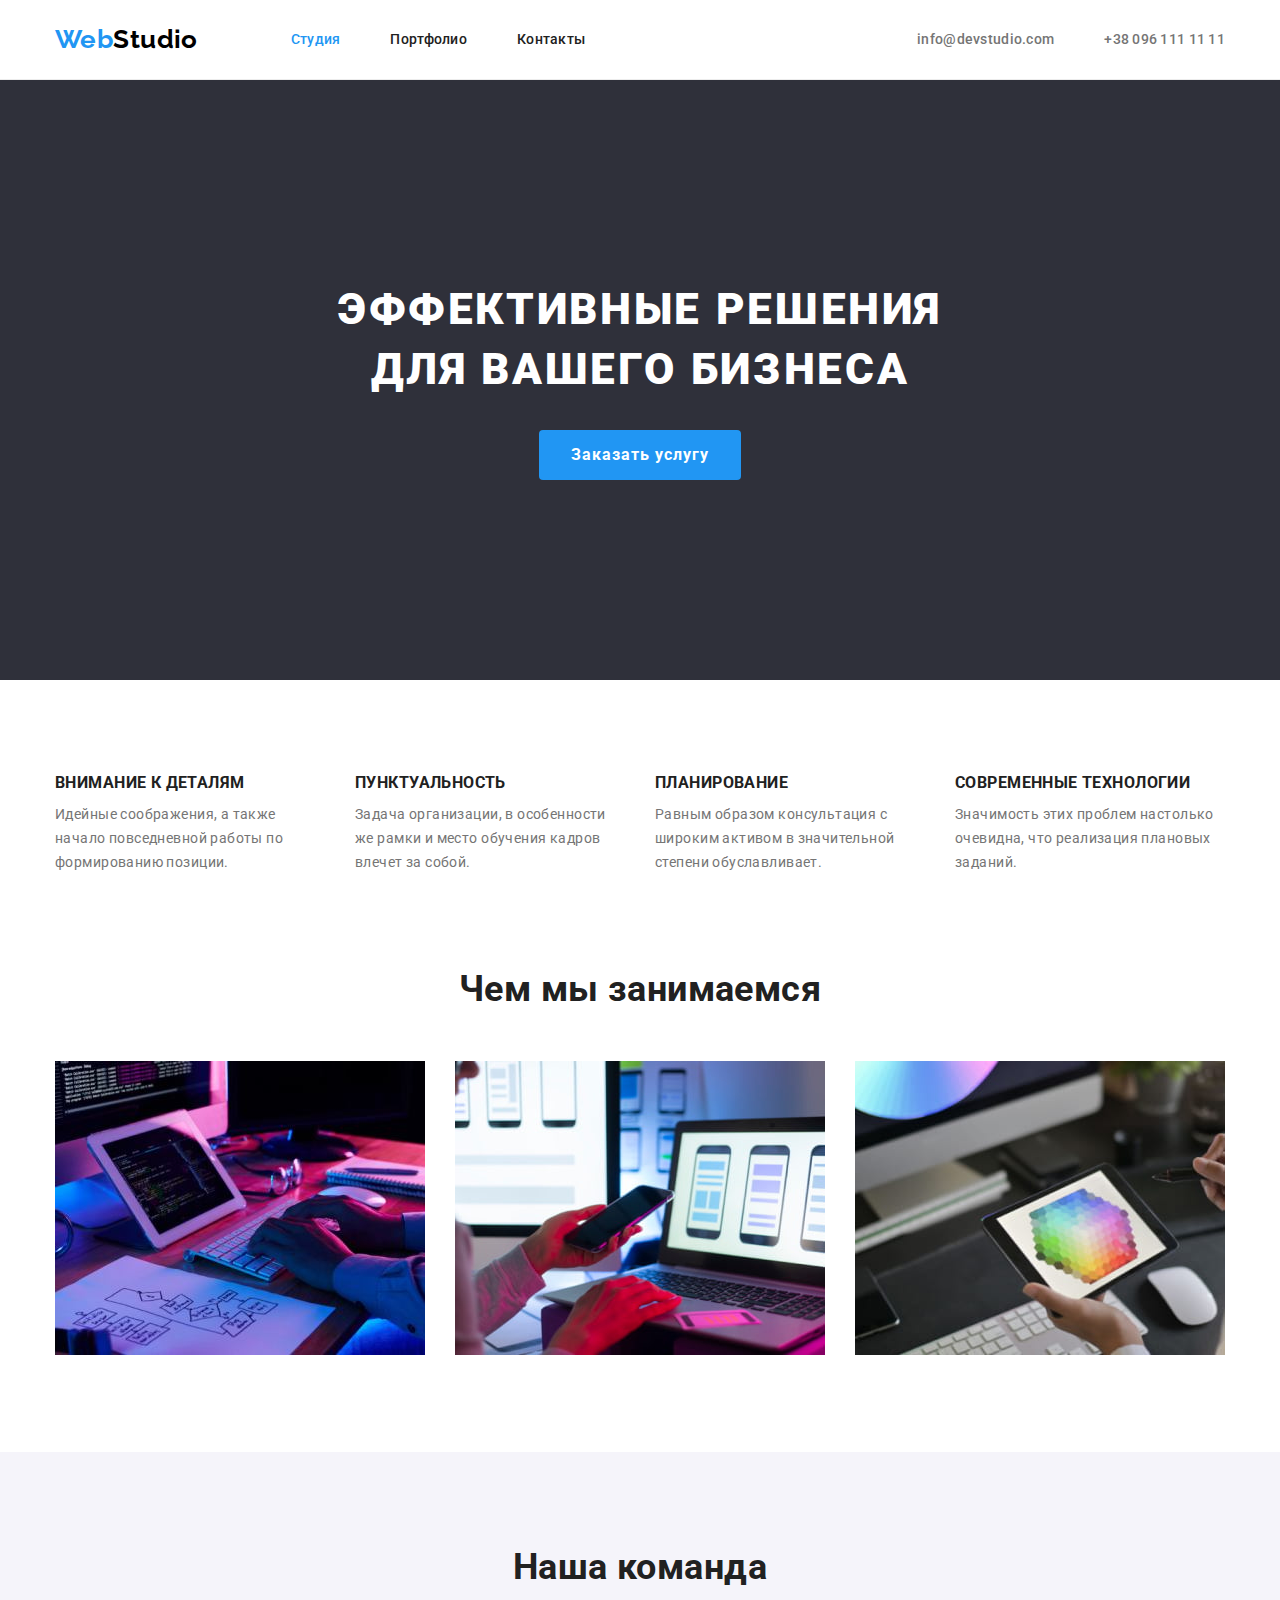
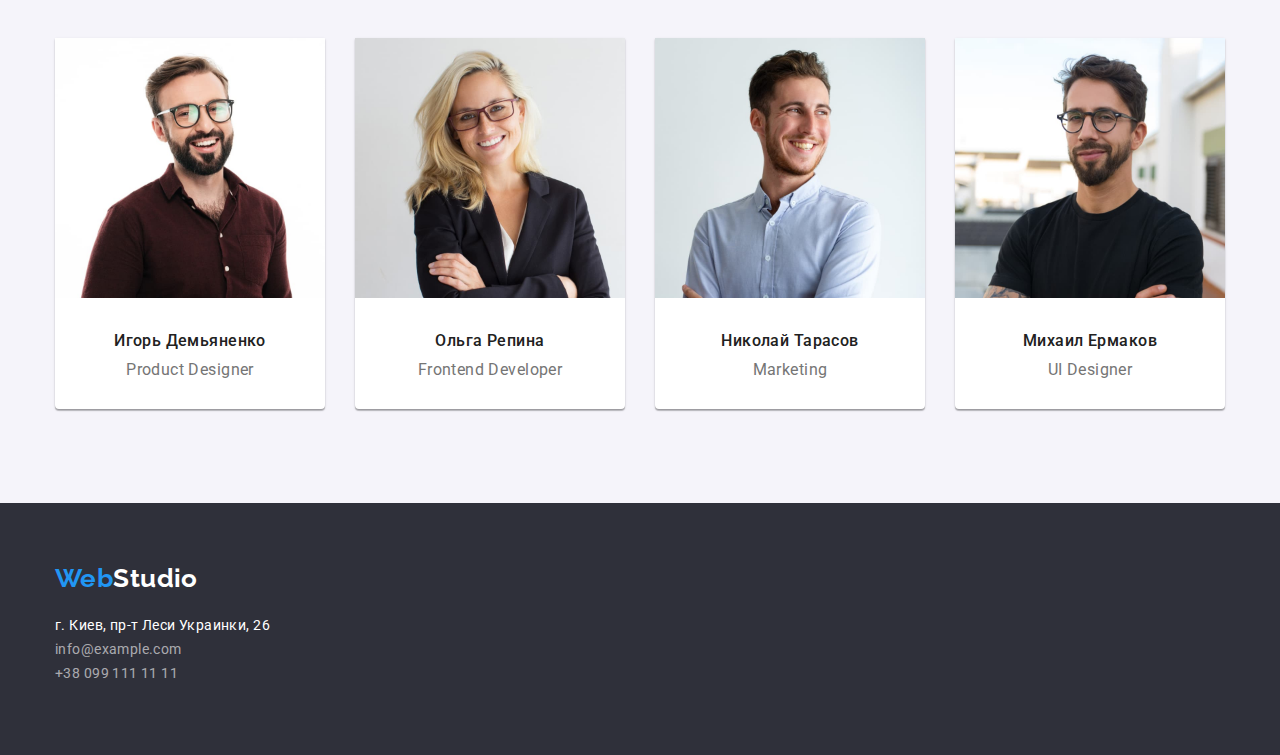
==== index.html @ 188056f9 "ДЗ-4 старт" ====
<!DOCTYPE html>
<html lang="ru">
  <head>
    <meta charset="UTF-8" />
    <meta http-equiv="X-UA-Compatible" content="IE=edge" />
    <meta name="viewport" content="width=device-width, initial-scale=1.0" />

    <title>Студия</title>
    <link rel="stylesheet" href="https://cdnjs.cloudflare.com/ajax/libs/modern-normalize/1.0.0/modern-normalize.min.css" />
    <link rel="preconnect" href="https://fonts.gstatic.com" />
    <link
      href="https://fonts.googleapis.com/css2?family=Raleway:wght@700&family=Roboto:wght@400;500;700;900&display=swap"
      rel="stylesheet"
    />
    <link rel="stylesheet" href="./css/styles.css" />
  </head>
  <body>
    <header class="page-header">
      <div class="container">
        <a href="./" class="link logo"><span class="logo-color">Web</span>Studio</a>
        <nav class="nav">
          <ul class="list site-nav">
            <li class="nav-item current"><a href="./" class="link nav-link">Студия</a></li>
            <li class="nav-item"><a href="./portfolio.html" class="link nav-link">Портфолио</a></li>
            <li class="nav-item"><a href="" class="link nav-link">Контакты</a></li>
          </ul>
        </nav>
        <ul class="list address">
          <li class="address-item"><a href="mailto:info@devstudio.com" class="link address-link">info@devstudio.com</a></li>
          <li class="address-item"><a href="tel:+380961111111" class="link address-link">+38 096 111 11 11</a></li>
        </ul>
      </div>
    </header>

    <main>
      <!-- Герой -->
      <section class="hero">
        <div class="container">
          <h1 class="hero-title">
            Эффективные решения<br />
            для вашего бизнеса
          </h1>
          <button type="button" class="hero-button">Заказать услугу</button>
        </div>
      </section>

      <!-- Особенности -->
      <section class="section features">
        <div class="container">
          <h2 class="features-title hidden">Особенности</h2>
          <ul class="list features-list">
            <li class="features-item">
              <h3 class="features-item-title">Внимание к деталям</h3>
              <p class="features-item-text">Идейные соображения, а также начало повседневной работы по формированию позиции.</p>
            </li>
            <li class="features-item">
              <h3 class="features-item-title">Пунктуальность</h3>
              <p class="features-item-text">Задача организации, в особенности же рамки и место обучения кадров влечет за собой.</p>
            </li>
            <li class="features-item">
              <h3 class="features-item-title">Планирование</h3>
              <p class="features-item-text">Равным образом консультация с широким активом в значительной степени обуславливает.</p>
            </li>
            <li class="features-item">
              <h3 class="features-item-title">Современные технологии</h3>
              <p class="features-item-text">Значимость этих проблем настолько очевидна, что реализация плановых заданий.</p>
            </li>
          </ul>
        </div>
      </section>

      <!-- Деятельность -->
      <section class="section">
        <div class="container">
          <h2 class="operation-title">Чем мы занимаемся</h2>
          <ul class="list operation-list">
            <li>
              <img src="./images/about/box1.jpg" class="operation-img" alt="Процесс создания проекта." width="370" height="294" />
            </li>
            <li>
              <img src="./images/about/box2.jpg" class="operation-img" alt="Разработка мобильного приложения" width="370" height="294" />
            </li>
            <li>
              <img src="./images/about/box3.jpg" class="operation-img" alt="Работа с цветовой гаммой" width="370" height="294" />
            </li>
          </ul>
        </div>
      </section>

      <!-- Наша команда -->
      <section class="section team">
        <div class="container">
          <h2 class="team-title">Наша команда</h2>
          <ul class="list team-list">
            <li class="team-item">
              <img src="./images/photo/img1.jpg" class="team-img" alt="Дизайнер продукта" width="270" height="260" />
              <h3 class="team-name">Игорь Демьяненко</h3>
              <p class="team-text">Product Designer</p>
            </li>
            <li class="team-item">
              <img src="./images/photo/img2.jpg" class="team-img" alt="Разработчик" width="270" height="260" />
              <h3 class="team-name">Ольга Репина</h3>
              <p class="team-text">Frontend Developer</p>
            </li>
            <li class="team-item">
              <img src="./images/photo/img3.jpg" class="team-img" alt="Маркетолог" width="270" height="260" />
              <h3 class="team-name">Николай Тарасов</h3>
              <p class="team-text">Marketing</p>
            </li>
            <li class="team-item">
              <img src="./images/photo/img4.jpg" class="team-img" alt="Конструктор пользовательского интерфейса" width="270" height="260" />
              <h3 class="team-name">Михаил Ермаков</h3>
              <p class="team-text">UI Designer</p>
            </li>
          </ul>
        </div>
      </section>
    </main>

    <footer class="bottom">
      <div class="container">
        <a href="./" class="link logo-bottom"><span class="logo-color">Web</span>Studio</a>
        <address>
          <ul class="list">
            <li>
              <a href="https://goo.gl/maps/fyFfX9XR5Mxzys699" class="link contacts-adr" target="_blank" rel="noreferrer noopener"
                >г. Киев, пр-т Леси Украинки, 26
              </a>
            </li>
            <li><a href="mailto:info@example.com" class="link contacts-link">info@example.com</a></li>
            <li><a href="tel:+380991111111" class="link contacts-link">+38 099 111 11 11</a></li>
          </ul>
        </address>
      </div>
    </footer>
  </body>
</html>
---- css/styles.css ----
/* global --------------------------------------------------*/
:root {
  --basic-text: #212121;
  --secondary-text: #757575;
  --accent: #2196f3;
  --accent-hover: #188ce8;
  --bgc: #f5f4fa;
  --bgc-dark: #2f303a;
  --half-tone: rgba(255, 255, 255, 0.6);
  --shadow: rgba(0, 0, 0, 0.15);
}

h1,
h2,
h3,
h4,
h5,
h6,
p {
  margin: 0;
  padding: 0;
}

body {
  font-family: Roboto, sans-serif;
  font-size: 14px;
  background-color: white;
  color: var(--basic-text);
  letter-spacing: 0.03em;
}

.link {
  font-style: normal;
  text-decoration: none;
}

.list {
  list-style: none;
  margin: 0;
  padding: 0;
}

.container {
  width: 1200px;
  padding: 0 15px;
  margin: 0 auto;
}

.section {
  padding: 94px 0;
}

.hidden {
  position: absolute !important;
  clip: rect(1px 1px 1px 1px);
  clip: rect(1px, 1px, 1px, 1px);
  padding: 0 !important;
  border: 0 !important;
  height: 1px !important;
  width: 1px !important;
  overflow: hidden;
}

/* global-header ------------------------------------------*/
.page-header {
  display: flex;
  padding: 20px 0;
  height: 80px;
  border-bottom: 1px solid #ececec;
}

.page-header .container {
  display: flex;
  justify-content: flex-start;
  align-items: center;
}

.logo {
  font-family: Raleway;
  font-weight: 700;
  font-size: 26px;
  line-height: 1.19;
  color: black;
}

.logo-color {
  color: var(--accent);
}

.site-nav {
  display: flex;
  margin-left: 93px;
}

.nav-link {
  display: block;
  padding-top: 7px;
  padding-bottom: 7px;
  font-weight: 500;
  line-height: 1.14;
  letter-spacing: 0.02em;
  color: inherit;
}

.nav-link:hover,
.nav-link:focus {
  color: var(--accent);
}

.site-nav .nav-item:not(:last-child) {
  margin-right: 50px;
}

.current {
  color: var(--accent);
}

.address {
  display: flex;
  margin-left: auto;
}

.address-item:not(:last-child) {
  margin-right: 50px;
}

.address-link {
  display: block;
  padding-top: 7px;
  padding-bottom: 7px;
  color: var(--secondary-text);
  font-weight: 500;
  line-height: 1.14;
  letter-spacing: 0.02em;
}

.address-link:hover,
.address-link:focus {
  color: var(--accent);
}

/* global-footer -----------------------------------------*/
.bottom {
  background-color: var(--bgc-dark);
  height: 252px;
  padding: 60px 0 60px 0;
}

.logo-bottom {
  display: inline-block;
  font-family: Raleway;
  font-weight: 700;
  font-size: 26px;
  line-height: 1.19;
  color: white;
  margin-bottom: 20px;
}

.contacts-adr {
  line-height: 1.71;
  color: white;
}

.contacts-adr:hover,
.contacts-adr:focus {
  color: var(--accent);
}

.contacts-link {
  line-height: 1.71;
  color: var(--half-tone);
}

.contacts-link:hover,
.contacts-link:focus {
  color: var(--accent);
  margin-top: 9px;
}

/* main-index ----------------------------------------------*/
/*-------------- hero */
.hero {
  height: 600px;
  padding-top: 200px;
  padding-bottom: 200px;
  text-align: center;
  
  background-color: var(--bgc-dark);
}

.hero-title {
  margin-top: 0;
  margin-bottom: 30px;
  font-weight: 900;
  font-size: 44px;
  line-height: 1.36;
  letter-spacing: 0.06em;
  text-transform: uppercase;
  color: white;
}

.hero-button {
  font-family: inherit;
  font-weight: 700;
  font-size: 16px;
  line-height: 1.87;
  align-items: center;
  letter-spacing: 0.06em;
  color: white;

  padding: 10px 32px;
  background: var(--accent);
  border-radius: 4px;
  border: none;
}

.hero-button:hover {
  background-color: var(--accent-hover);
}

.hero-button:hover {
  cursor: pointer;
}

/* ---------features */
.features-list {
  display: flex;
  justify-content: space-between;
}

.features-item {
   /* width: calc((100%-90px) / 4); */
  width: 270px;
}

.features-title {
}

.features-list .features-item:not(:last-child) {
  margin-right: 30px;
}

.features-item-title {
  font-weight: 700;
  line-height: 1.14;
  text-transform: uppercase;
  margin-bottom: 10px;
}

.features-item-text {
  line-height: 1.71;
  color: var(--secondary-text);
}

.section.features {
  padding-bottom: 0;
}

/* -------operation */
.operation-title {
  font-weight: 700;
  font-size: 36px;
  line-height: 1.17;
  text-align: center;
  margin-bottom: 50px;
}

.operation-list {
  display: flex;
  justify-content: space-between;
}

/* ---------team */
.team {
  background-color: var(--bgc);
}

.team-title {
  font-weight: 700;
  font-size: 36px;
  line-height: 1.17;
  text-align: center;
  margin-bottom: 50px;
}

.team-list {
  display: flex;
  justify-content: space-between;
}

.team-item {
  text-align: center;
  background-color: white;
  box-shadow: 0px 1px 3px rgba(0, 0, 0, 0.12), 0px 1px 1px rgba(0, 0, 0, 0.14), 0px 2px 1px rgba(0, 0, 0, 0.2);
  border-radius: 0px 0px 4px 4px;
}

.team-img {
  margin-bottom: 30px;
}

.team-name {
  font-weight: 500;
  font-size: 16px;
  line-height: 1.19;
  margin-bottom: 10px;
}

.team-text {
  font-size: 16px;
  line-height: 1.19;
  color: var(--secondary-text);
  margin-bottom: 30px;
}

/* main-portfolio----------------------------------------- */
/* --------------projects */

.projects {
}

.projects-title {
}

/* _____________space-between___________ */
/* .projects-list {
  display: flex;
  flex-wrap: wrap;
   justify-content: space-between;
  align-content: space-between;
} 
.project-item {
  background: white;
  border: 1px solid #EEEEEE;
  box-sizing: border-box;
} */

/* _________________grid_________________ */
.projects-list {
  display: flex;
  flex-wrap: wrap;
}

.project-item {
  display: block;
  width: calc((100% - 60px) / 3);
  margin-right: 30px;
  margin-bottom: 30px;

  border-bottom: 1px solid #eeeeee;
}

.project-item:nth-child(3n) {
  margin-right: 0;
}

.project-item:nth-last-child(-n + 3) {
  margin-bottom: 0;
}
/* _________________end grid_____________ */

.project-name {
  font-weight: 700;
  font-size: 18px;
  line-height: 2;
  letter-spacing: 0.06em;
  color: var(--basic-text);
}

.project-caption {
  font-size: 16px;
  line-height: 1.87;
  color: var(--secondary-text);
  margin-bottom: 20px;
}

/*------------- buttons */
.buttons-block {
  display: flex;
  justify-content: center;
  margin-bottom: 50px;
}

.buttons {
  background-color: var(--bgc);
  border-radius: 4px;
  border: none;
  padding: 6px 22px;
  font-family: inherit;
  font-weight: 500;
  font-size: 16px;
  line-height: 1.62;
  letter-spacing: 0.03em;
  margin-right: 8px;
}

.buttons-item:last-child button {
  margin-right: 0;
}
.current-btn {
  background: var(--accent);
  color: white;
}

.buttons:hover {
  cursor: pointer;
  background: var(--accent);
  color: white;
}
.buttons:focus {
  background: var(--accent);
  color: white;
}
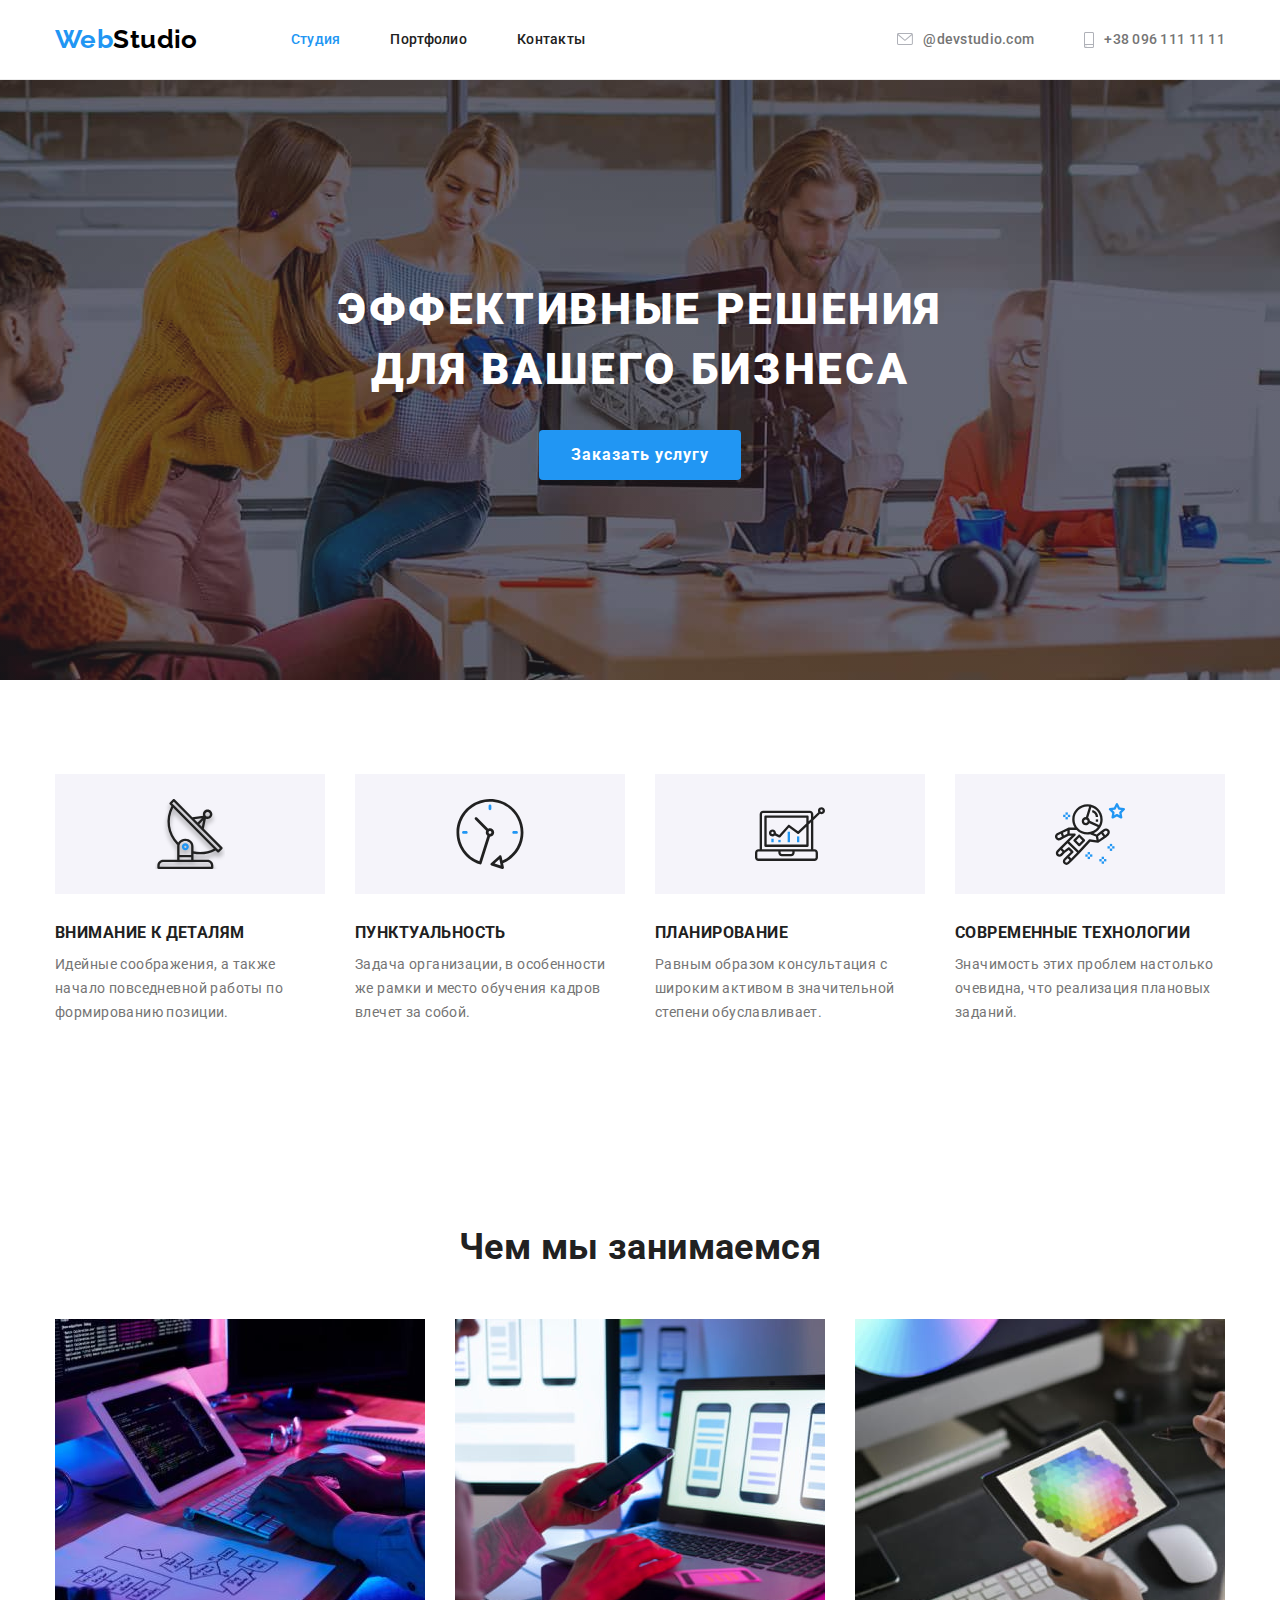
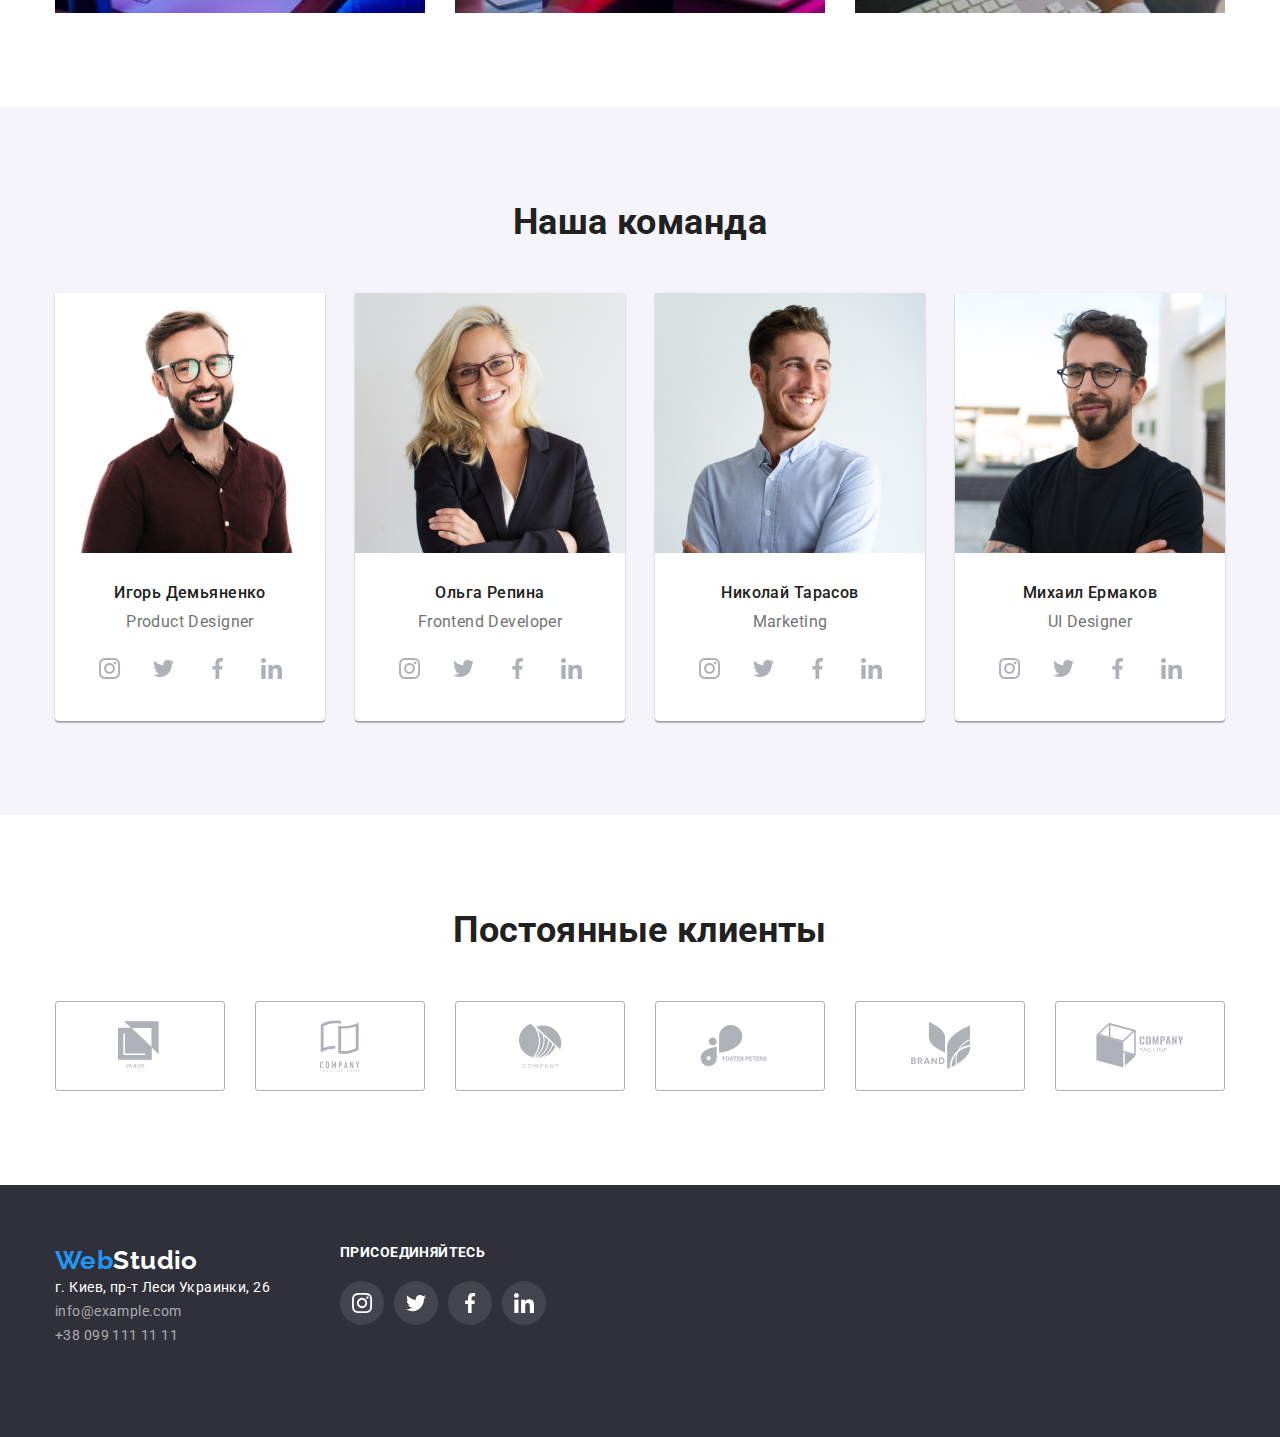
==== commit 72cc5cac: "Финиш ДЗ-4" ====
--- a/index.html
+++ b/index.html
@@ -26,8 +26,22 @@
           </ul>
         </nav>
         <ul class="list address">
-          <li class="address-item"><a href="mailto:info@devstudio.com" class="link address-link">info@devstudio.com</a></li>
-          <li class="address-item"><a href="tel:+380961111111" class="link address-link">+38 096 111 11 11</a></li>
+          <li class="address-item">
+            <a href="mailto:info@devstudio.com" class="link address-link">
+              <svg class="envelope-icon">
+                <use href="./images/icon/symbol-defs.svg#icon-envelope"></use>
+              </svg>
+              <span>@devstudio.com</span>
+            </a>
+          </li>
+          <li class="address-item">
+            <a href="tel:+380961111111" class="link address-link">
+              <svg class="smartphone-icon">
+                <use href="./images/icon/symbol-defs.svg#icon-smartphone"></use>
+              </svg>
+              <span>+38 096 111 11 11</span>
+            </a>
+          </li>
         </ul>
       </div>
     </header>
@@ -35,33 +49,34 @@
     <main>
       <!-- Герой -->
       <section class="hero">
-        <div class="container">
-          <h1 class="hero-title">
-            Эффективные решения<br />
-            для вашего бизнеса
-          </h1>
-          <button type="button" class="hero-button">Заказать услугу</button>
+        <div class="overlay">
+          <div class="container">
+            <div class="hero-content">
+              <h1 class="hero-title">Эффективные решения для вашего бизнеса</h1>
+              <button type="button" class="hero-button">Заказать услугу</button>
+            </div>
+          </div>
         </div>
       </section>
 
       <!-- Особенности -->
       <section class="section features">
         <div class="container">
-          <h2 class="features-title hidden">Особенности</h2>
-          <ul class="list features-list">
-            <li class="features-item">
+          <h2 class="text-hidden">Особенности</h2>
+          <ul class="list grid">
+            <li class="features-item grid-item">
               <h3 class="features-item-title">Внимание к деталям</h3>
               <p class="features-item-text">Идейные соображения, а также начало повседневной работы по формированию позиции.</p>
             </li>
-            <li class="features-item">
+            <li class="features-item grid-item">
               <h3 class="features-item-title">Пунктуальность</h3>
               <p class="features-item-text">Задача организации, в особенности же рамки и место обучения кадров влечет за собой.</p>
             </li>
-            <li class="features-item">
+            <li class="features-item grid-item">
               <h3 class="features-item-title">Планирование</h3>
               <p class="features-item-text">Равным образом консультация с широким активом в значительной степени обуславливает.</p>
             </li>
-            <li class="features-item">
+            <li class="features-item grid-item">
               <h3 class="features-item-title">Современные технологии</h3>
               <p class="features-item-text">Значимость этих проблем настолько очевидна, что реализация плановых заданий.</p>
             </li>
@@ -72,16 +87,16 @@
       <!-- Деятельность -->
       <section class="section">
         <div class="container">
-          <h2 class="operation-title">Чем мы занимаемся</h2>
-          <ul class="list operation-list">
-            <li>
-              <img src="./images/about/box1.jpg" class="operation-img" alt="Процесс создания проекта." width="370" height="294" />
-            </li>
-            <li>
-              <img src="./images/about/box2.jpg" class="operation-img" alt="Разработка мобильного приложения" width="370" height="294" />
-            </li>
-            <li>
-              <img src="./images/about/box3.jpg" class="operation-img" alt="Работа с цветовой гаммой" width="370" height="294" />
+          <h2 class="title">Чем мы занимаемся</h2>
+          <ul class="list grid">
+            <li class="operation-item grid-item">
+              <img src="./images/about/box1.jpg" class="operation-img" alt="Компьютер." width="370" height="294" />
+            </li>
+            <li class="operation-item grid-item">
+              <img src="./images/about/box2.jpg" class="operation-img" alt="Смартфон" width="370" height="294" />
+            </li>
+            <li class="operation-item grid-item">
+              <img src="./images/about/box3.jpg" class="operation-img" alt="Планшет" width="370" height="294" />
             </li>
           </ul>
         </div>
@@ -90,47 +105,229 @@
       <!-- Наша команда -->
       <section class="section team">
         <div class="container">
-          <h2 class="team-title">Наша команда</h2>
-          <ul class="list team-list">
-            <li class="team-item">
+          <h2 class="title">Наша команда</h2>
+          <ul class="list grid">
+            <li class="team-item grid-item">
               <img src="./images/photo/img1.jpg" class="team-img" alt="Дизайнер продукта" width="270" height="260" />
               <h3 class="team-name">Игорь Демьяненко</h3>
               <p class="team-text">Product Designer</p>
-            </li>
-            <li class="team-item">
+              <ul class="soc-list list">
+                <li class="soc-item">
+                  <a href="" class="soc-link">
+                    <svg class="soc-icon">
+                      <use href="./images/icon/symbol-defs.svg#icon-instagram"></use>
+                    </svg>
+                  </a>
+                </li>
+                <li class="soc-item">
+                  <a href="" class="soc-link">
+                    <svg class="soc-icon">
+                      <use href="./images/icon/symbol-defs.svg#icon-twitter"></use>
+                    </svg>
+                  </a>
+                </li>
+                <li class="soc-item">
+                  <a href="" class="soc-link">
+                    <svg class="soc-icon">
+                      <use href="./images/icon/symbol-defs.svg#icon-facebook"></use>
+                    </svg>
+                  </a>
+                </li>
+                <li class="soc-item">
+                  <a href="" class="soc-link">
+                    <svg class="soc-icon">
+                      <use href="./images/icon/symbol-defs.svg#icon-linkedin"></use>
+                    </svg>
+                  </a>
+                </li>
+              </ul>
+            </li>
+            <li class="team-item grid-item">
               <img src="./images/photo/img2.jpg" class="team-img" alt="Разработчик" width="270" height="260" />
               <h3 class="team-name">Ольга Репина</h3>
               <p class="team-text">Frontend Developer</p>
-            </li>
-            <li class="team-item">
+              <ul class="soc-list list">
+                <li class="soc-item">
+                  <a href="" class="soc-link">
+                    <svg class="soc-icon">
+                      <use href="./images/icon/symbol-defs.svg#icon-instagram"></use>
+                    </svg>
+                  </a>
+                </li>
+                <li class="soc-item">
+                  <a href="" class="soc-link">
+                    <svg class="soc-icon">
+                      <use href="./images/icon/symbol-defs.svg#icon-twitter"></use>
+                    </svg>
+                  </a>
+                </li>
+                <li class="soc-item">
+                  <a href="" class="soc-link">
+                    <svg class="soc-icon">
+                      <use href="./images/icon/symbol-defs.svg#icon-facebook"></use>
+                    </svg>
+                  </a>
+                </li>
+                <li class="soc-item">
+                  <a href="" class="soc-link">
+                    <svg class="soc-icon">
+                      <use href="./images/icon/symbol-defs.svg#icon-linkedin"></use>
+                    </svg>
+                  </a>
+                </li>
+              </ul>
+            </li>
+            <li class="team-item grid-item">
               <img src="./images/photo/img3.jpg" class="team-img" alt="Маркетолог" width="270" height="260" />
               <h3 class="team-name">Николай Тарасов</h3>
               <p class="team-text">Marketing</p>
-            </li>
-            <li class="team-item">
+              <ul class="soc-list list">
+                <li class="soc-item">
+                  <a href="" class="soc-link">
+                    <svg class="soc-icon">
+                      <use href="./images/icon/symbol-defs.svg#icon-instagram"></use>
+                    </svg>
+                  </a>
+                </li>
+                <li class="soc-item">
+                  <a href="" class="soc-link">
+                    <svg class="soc-icon">
+                      <use href="./images/icon/symbol-defs.svg#icon-twitter"></use>
+                    </svg>
+                  </a>
+                </li>
+                <li class="soc-item">
+                  <a href="" class="soc-link">
+                    <svg class="soc-icon">
+                      <use href="./images/icon/symbol-defs.svg#icon-facebook"></use>
+                    </svg>
+                  </a>
+                </li>
+                <li class="soc-item">
+                  <a href="" class="soc-link">
+                    <svg class="soc-icon">
+                      <use href="./images/icon/symbol-defs.svg#icon-linkedin"></use>
+                    </svg>
+                  </a>
+                </li>
+              </ul>
+            </li>
+            <li class="team-item grid-item">
               <img src="./images/photo/img4.jpg" class="team-img" alt="Конструктор пользовательского интерфейса" width="270" height="260" />
               <h3 class="team-name">Михаил Ермаков</h3>
               <p class="team-text">UI Designer</p>
+              <ul class="soc-list list">
+                <li class="soc-item">
+                  <a href="" class="soc-link">
+                    <svg class="soc-icon">
+                      <use href="./images/icon/symbol-defs.svg#icon-instagram"></use>
+                    </svg>
+                  </a>
+                </li>
+                <li class="soc-item">
+                  <a href="" class="soc-link">
+                    <svg class="soc-icon">
+                      <use href="./images/icon/symbol-defs.svg#icon-twitter"></use>
+                    </svg>
+                  </a>
+                </li>
+                <li class="soc-item">
+                  <a href="" class="soc-link">
+                    <svg class="soc-icon">
+                      <use href="./images/icon/symbol-defs.svg#icon-facebook"></use>
+                    </svg>
+                  </a>
+                </li>
+                <li class="soc-item">
+                  <a href="" class="soc-link">
+                    <svg class="soc-icon">
+                      <use href="./images/icon/symbol-defs.svg#icon-linkedin"></use>
+                    </svg>
+                  </a>
+                </li>
+              </ul>
             </li>
           </ul>
         </div>
       </section>
     </main>
 
-    <footer class="bottom">
+    <section class="section">
       <div class="container">
-        <a href="./" class="link logo-bottom"><span class="logo-color">Web</span>Studio</a>
-        <address>
-          <ul class="list">
-            <li>
-              <a href="https://goo.gl/maps/fyFfX9XR5Mxzys699" class="link contacts-adr" target="_blank" rel="noreferrer noopener"
-                >г. Киев, пр-т Леси Украинки, 26
-              </a>
-            </li>
-            <li><a href="mailto:info@example.com" class="link contacts-link">info@example.com</a></li>
-            <li><a href="tel:+380991111111" class="link contacts-link">+38 099 111 11 11</a></li>
-          </ul>
-        </address>
+        <h2 class="title">Постоянные клиенты</h2>
+        <ul class="clients-list list grid">
+          <li class="clients-item grid-item">
+            <a href="" class="link client-link">
+              <svg class="client-icon logo1">
+                <use href="./images/icon/symbol-defs.svg#icon-logo1"></use>
+              </svg>
+            </a>
+          </li>
+          <li class="clients-item grid-item">
+            <a href="" class="link client-link">
+              <svg class="client-icon logo2">
+                <use href="./images/icon/symbol-defs.svg#icon-logo2"></use>
+              </svg>
+            </a>
+          </li>
+          <li class="clients-item grid-item">
+            <a href="" class="link client-link">
+              <svg class="client-icon logo3">
+                <use href="./images/icon/symbol-defs.svg#icon-logo3"></use>
+              </svg>
+            </a>
+          </li>
+          <li class="clients-item grid-item">
+            <a href="" class="link client-link">
+              <svg class="client-icon logo4">
+                <use href="./images/icon/symbol-defs.svg#icon-logo4"></use>
+              </svg>
+            </a>
+          </li>
+          <li class="clients-item grid-item">
+            <a href="" class="link client-link">
+              <svg class="client-icon logo5">
+                <use href="./images/icon/symbol-defs.svg#icon-logo5"></use>
+              </svg>
+            </a>
+          </li>
+          <li class="clients-item grid-item">
+            <a href="" class="link client-link">
+              <svg class="client-icon logo6">
+                <use href="./images/icon/symbol-defs.svg#icon-logo6"></use>
+              </svg>
+            </a>
+          </li>
+        </ul>
+      </div>
+    </section>
+
+    <footer class="footer">
+      <div class="container">
+        <div>
+          <a href="./" class="link logo"><span class="logo-color">Web</span>Studio</a>
+          <address>
+            <ul class="list">
+              <li>
+                <a href="https://goo.gl/maps/fyFfX9XR5Mxzys699" class="link contacts-adr" target="_blank" rel="noreferrer noopener"
+                  >г. Киев, пр-т Леси Украинки, 26
+                </a>
+              </li>
+              <li><a href="mailto:info@example.com" class="link contacts-link">info@example.com</a></li>
+              <li><a href="tel:+380991111111" class="link contacts-link">+38 099 111 11 11</a></li>
+            </ul>
+          </address>
+        </div>
+
+        <div class="social">
+          <h2 class="social-title">присоединяйтесь</h2>
+          <ul class="social-list list">
+            <li class="social-item"><a href="" class="social-link"></a></li>
+            <li class="social-item"><a href="" class="social-link"></a></li>
+            <li class="social-item"><a href="" class="social-link"></a></li>
+            <li class="social-item"><a href="" class="social-link"></a></li>
+          </ul>
+        </div>
       </div>
     </footer>
   </body>
--- a/css/styles.css
+++ b/css/styles.css
@@ -6,8 +6,12 @@
   --accent-hover: #188ce8;
   --bgc: #f5f4fa;
   --bgc-dark: #2f303a;
+  --icon-color: #afb1b8;
+  --img-overlay: rgba(47, 48, 58, 0.4);
   --half-tone: rgba(255, 255, 255, 0.6);
   --shadow: rgba(0, 0, 0, 0.15);
+
+  --grid-item: 1;
 }
 
 h1,
@@ -17,8 +21,13 @@
 h5,
 h6,
 p {
-  margin: 0;
-  padding: 0;
+  margin-top: 0;
+}
+
+img {
+  display: block;
+  max-width: 100%;
+  height: auto;
 }
 
 body {
@@ -29,6 +38,17 @@
   letter-spacing: 0.03em;
 }
 
+.logo {
+  font-family: Raleway;
+  font-weight: 700;
+  font-size: 26px;
+  line-height: 1.19;
+}
+
+.logo-color {
+  color: var(--accent);
+}
+
 .link {
   font-style: normal;
   text-decoration: none;
@@ -50,7 +70,15 @@
   padding: 94px 0;
 }
 
-.hidden {
+.title {
+  font-weight: 700;
+  font-size: 36px;
+  line-height: 1.17;
+  text-align: center;
+  margin-bottom: 50px;
+}
+
+.text-hidden {
   position: absolute !important;
   clip: rect(1px 1px 1px 1px);
   clip: rect(1px, 1px, 1px, 1px);
@@ -61,6 +89,19 @@
   overflow: hidden;
 }
 
+.grid {
+  display: flex;
+  flex-wrap: wrap;
+  margin-left: -30px;
+  margin-top: -30px;
+}
+
+.grid-item {
+  flex-basis: calc((100% - 30px * var(--grid-item)) / var(--grid-item));
+  margin-left: 30px;
+  margin-top: 30px;
+}
+
 /* global-header ------------------------------------------*/
 .page-header {
   display: flex;
@@ -75,16 +116,8 @@
   align-items: center;
 }
 
-.logo {
-  font-family: Raleway;
-  font-weight: 700;
-  font-size: 26px;
-  line-height: 1.19;
+.page-header .logo {
   color: black;
-}
-
-.logo-color {
-  color: var(--accent);
 }
 
 .site-nav {
@@ -125,7 +158,8 @@
 }
 
 .address-link {
-  display: block;
+  display: flex;
+  align-items: center;
   padding-top: 7px;
   padding-bottom: 7px;
   color: var(--secondary-text);
@@ -139,19 +173,39 @@
   color: var(--accent);
 }
 
+.address-link:hover .envelope-icon,
+.address-link:hover .smartphone-icon,
+.address-link:focus .envelope-icon,
+.address-link:focus .smartphone-icon {
+  fill: var(--accent-hover);
+}
+
+.envelope-icon {
+  width: 16px;
+  height: 12px;
+  margin-right: 10px;
+  fill: var(--icon-color);
+}
+
+.smartphone-icon {
+  width: 10px;
+  height: 16px;
+  margin-right: 10px;
+  fill: var(--icon-color);
+}
+
 /* global-footer -----------------------------------------*/
-.bottom {
+.footer {
   background-color: var(--bgc-dark);
   height: 252px;
-  padding: 60px 0 60px 0;
-}
-
-.logo-bottom {
-  display: inline-block;
-  font-family: Raleway;
-  font-weight: 700;
-  font-size: 26px;
-  line-height: 1.19;
+  padding: 60px 0;
+}
+
+.footer .container {
+  display: flex;
+}
+
+.footer .logo {
   color: white;
   margin-bottom: 20px;
 }
@@ -177,15 +231,89 @@
   margin-top: 9px;
 }
 
+.social {
+  margin-left: 70px;
+}
+
+.social-title {
+  font-weight: bold;
+  font-size: 14px;
+  line-height: 1.14;
+  text-transform: uppercase;
+  margin-bottom: 20px;
+
+  color: #ffffff;
+}
+
+.social-list {
+  display: flex;
+}
+
+.social-list .social-item:not(:last-child) {
+  margin-right: 10px;
+}
+
+.social-link {
+  display: block;
+  width: 44px;
+  height: 44px;
+  background-color: rgba(255, 255, 255, 0.1);
+
+  background-repeat: no-repeat;
+  background-position: center;
+  border-radius: 50%;
+}
+
+.social-link:hover {
+  background-color: var(--accent);
+}
+
+.social-item:nth-child(1) .social-link {
+  background-image: url(../images/icon/instagram.svg);
+}
+
+.social-item:nth-child(2) .social-link {
+  background-image: url(../images/icon/twitter.svg);
+}
+
+.social-item:nth-child(3) .social-link {
+  background-image: url(../images/icon/facebook.svg);
+}
+
+.social-item:nth-child(4) .social-link {
+  background-image: url(../images/icon/linkedin.svg);
+}
+
 /* main-index ----------------------------------------------*/
 /*-------------- hero */
+
 .hero {
+  text-align: center;
+  background-color: var(--icon-color);
+  background-image: linear-gradient(to right, rgba(47, 48, 58, 0.4), rgba(47, 48, 58, 0.4));
+}
+
+.overlay {
+  display: flex;
+  align-items: center;
+  max-width: 1600px;
   height: 600px;
-  padding-top: 200px;
-  padding-bottom: 200px;
-  text-align: center;
-  
-  background-color: var(--bgc-dark);
+  margin-left: auto;
+  margin-right: auto;
+
+  background-image: linear-gradient(to right, rgba(47, 48, 58, 0.4), rgba(47, 48, 58, 0.4)), url(../images/bg/hero-bg.jpg);
+  background-repeat: no-repeat;
+  background-position: center;
+  background-size: cover;
+}
+
+.hero-content {
+  width: calc(100% / 12 * 7);
+}
+
+.overlay .container {
+  display: flex;
+  justify-content: center;
 }
 
 .hero-title {
@@ -200,6 +328,7 @@
 }
 
 .hero-button {
+  min-width: 130px;
   font-family: inherit;
   font-weight: 700;
   font-size: 16px;
@@ -222,22 +351,37 @@
   cursor: pointer;
 }
 
-/* ---------features */
-.features-list {
-  display: flex;
-  justify-content: space-between;
-}
-
 .features-item {
-   /* width: calc((100%-90px) / 4); */
-  width: 270px;
+  --grid-item: 4;
+}
+
+.features-item::before {
+  display: block;
+  content: '';
+  height: 120px;
+  margin-bottom: 30px;
+  background-repeat: no-repeat;
+  background-position: center;
+  background-color: var(--bgc);
+}
+
+.features-item:nth-child(1)::before {
+  background-image: url(../images/icon/antenna.svg);
+}
+
+.features-item:nth-child(2)::before {
+  background-image: url(../images/icon/clock.svg);
+}
+
+.features-item:nth-child(3)::before {
+  background-image: url(../images/icon/diagram.svg);
+}
+
+.features-item:nth-child(4)::before {
+  background-image: url(../images/icon/astronaut.svg);
 }
 
 .features-title {
-}
-
-.features-list .features-item:not(:last-child) {
-  margin-right: 30px;
 }
 
 .features-item-title {
@@ -252,22 +396,12 @@
   color: var(--secondary-text);
 }
 
-.section.features {
+.section .features {
   padding-bottom: 0;
 }
 
-/* -------operation */
-.operation-title {
-  font-weight: 700;
-  font-size: 36px;
-  line-height: 1.17;
-  text-align: center;
-  margin-bottom: 50px;
-}
-
-.operation-list {
-  display: flex;
-  justify-content: space-between;
+.operation-item {
+  --grid-item: 3;
 }
 
 /* ---------team */
@@ -275,21 +409,14 @@
   background-color: var(--bgc);
 }
 
-.team-title {
-  font-weight: 700;
-  font-size: 36px;
-  line-height: 1.17;
+/* .team-list {
+ 
+} */
+
+.team-item {
+  --grid-item: 4;
   text-align: center;
-  margin-bottom: 50px;
-}
-
-.team-list {
-  display: flex;
-  justify-content: space-between;
-}
-
-.team-item {
-  text-align: center;
+  padding-bottom: 30px;
   background-color: white;
   box-shadow: 0px 1px 3px rgba(0, 0, 0, 0.12), 0px 1px 1px rgba(0, 0, 0, 0.14), 0px 2px 1px rgba(0, 0, 0, 0.2);
   border-radius: 0px 0px 4px 4px;
@@ -310,54 +437,109 @@
   font-size: 16px;
   line-height: 1.19;
   color: var(--secondary-text);
-  margin-bottom: 30px;
-}
-
-/* main-portfolio----------------------------------------- */
-/* --------------projects */
-
-.projects {
-}
-
-.projects-title {
-}
-
-/* _____________space-between___________ */
-/* .projects-list {
-  display: flex;
-  flex-wrap: wrap;
-   justify-content: space-between;
-  align-content: space-between;
-} 
+  margin-bottom: 16px;
+}
+
+.soc-list {
+  display: flex;
+  justify-content: space-between;
+  padding-left: 32px;
+  padding-right: 32px;
+}
+
+.soc-link {
+  display: flex;
+  justify-content: center;
+  align-items: center;
+  width: 44px;
+  height: 44px;
+  border-radius: 50%;
+}
+
+.soc-link:hover,
+.soc-link:focus {
+  background-color: var(--accent);
+}
+
+.soc-link:hover .soc-icon,
+.soc-link:focus .soc-icon {
+  fill: white;
+}
+
+.soc-icon {
+  width: 21px;
+  height: 21px;
+  fill: var(--icon-color);
+}
+
+/* --------------clients------------- */
+.clients-item {
+  --grid-item: 6;
+}
+
+.client-link {
+  /* display: block; */
+  display: flex;
+  justify-content: center;
+  align-items: center;
+  width: 170px;
+  height: 90px;
+  border: 1px solid #afb1b8;
+  border-radius: 3px;
+}
+
+.client-icon {
+  fill: var(--icon-color);
+}
+
+.logo1 {
+  width: 45px;
+  height: 50px;
+}
+
+.logo2 {
+  width: 40px;
+  height: 52px;
+}
+
+.logo3 {
+  width: 43px;
+  height: 56px;
+}
+
+.logo4 {
+  width: 80px;
+  height: 42px;
+}
+
+.logo5 {
+  width: 59px;
+  height: 47px;
+}
+
+.logo6 {
+  width: 88px;
+  height: 45px;
+}
+
+.client-link:hover {
+  border: 1px solid var(--accent);
+  border-radius: 3px;
+}
+
+.client-link:hover .client-icon {
+  fill: var(--accent);
+}
+
+/* ___________________________portfolio__________________ */
 .project-item {
-  background: white;
-  border: 1px solid #EEEEEE;
-  box-sizing: border-box;
-} */
-
-/* _________________grid_________________ */
-.projects-list {
-  display: flex;
-  flex-wrap: wrap;
-}
-
-.project-item {
-  display: block;
-  width: calc((100% - 60px) / 3);
-  margin-right: 30px;
-  margin-bottom: 30px;
-
+  --grid-item: 3;
   border-bottom: 1px solid #eeeeee;
 }
 
-.project-item:nth-child(3n) {
-  margin-right: 0;
-}
-
-.project-item:nth-last-child(-n + 3) {
-  margin-bottom: 0;
-}
-/* _________________end grid_____________ */
+.project-text {
+  padding: 0 24px;
+}
 
 .project-name {
   font-weight: 700;
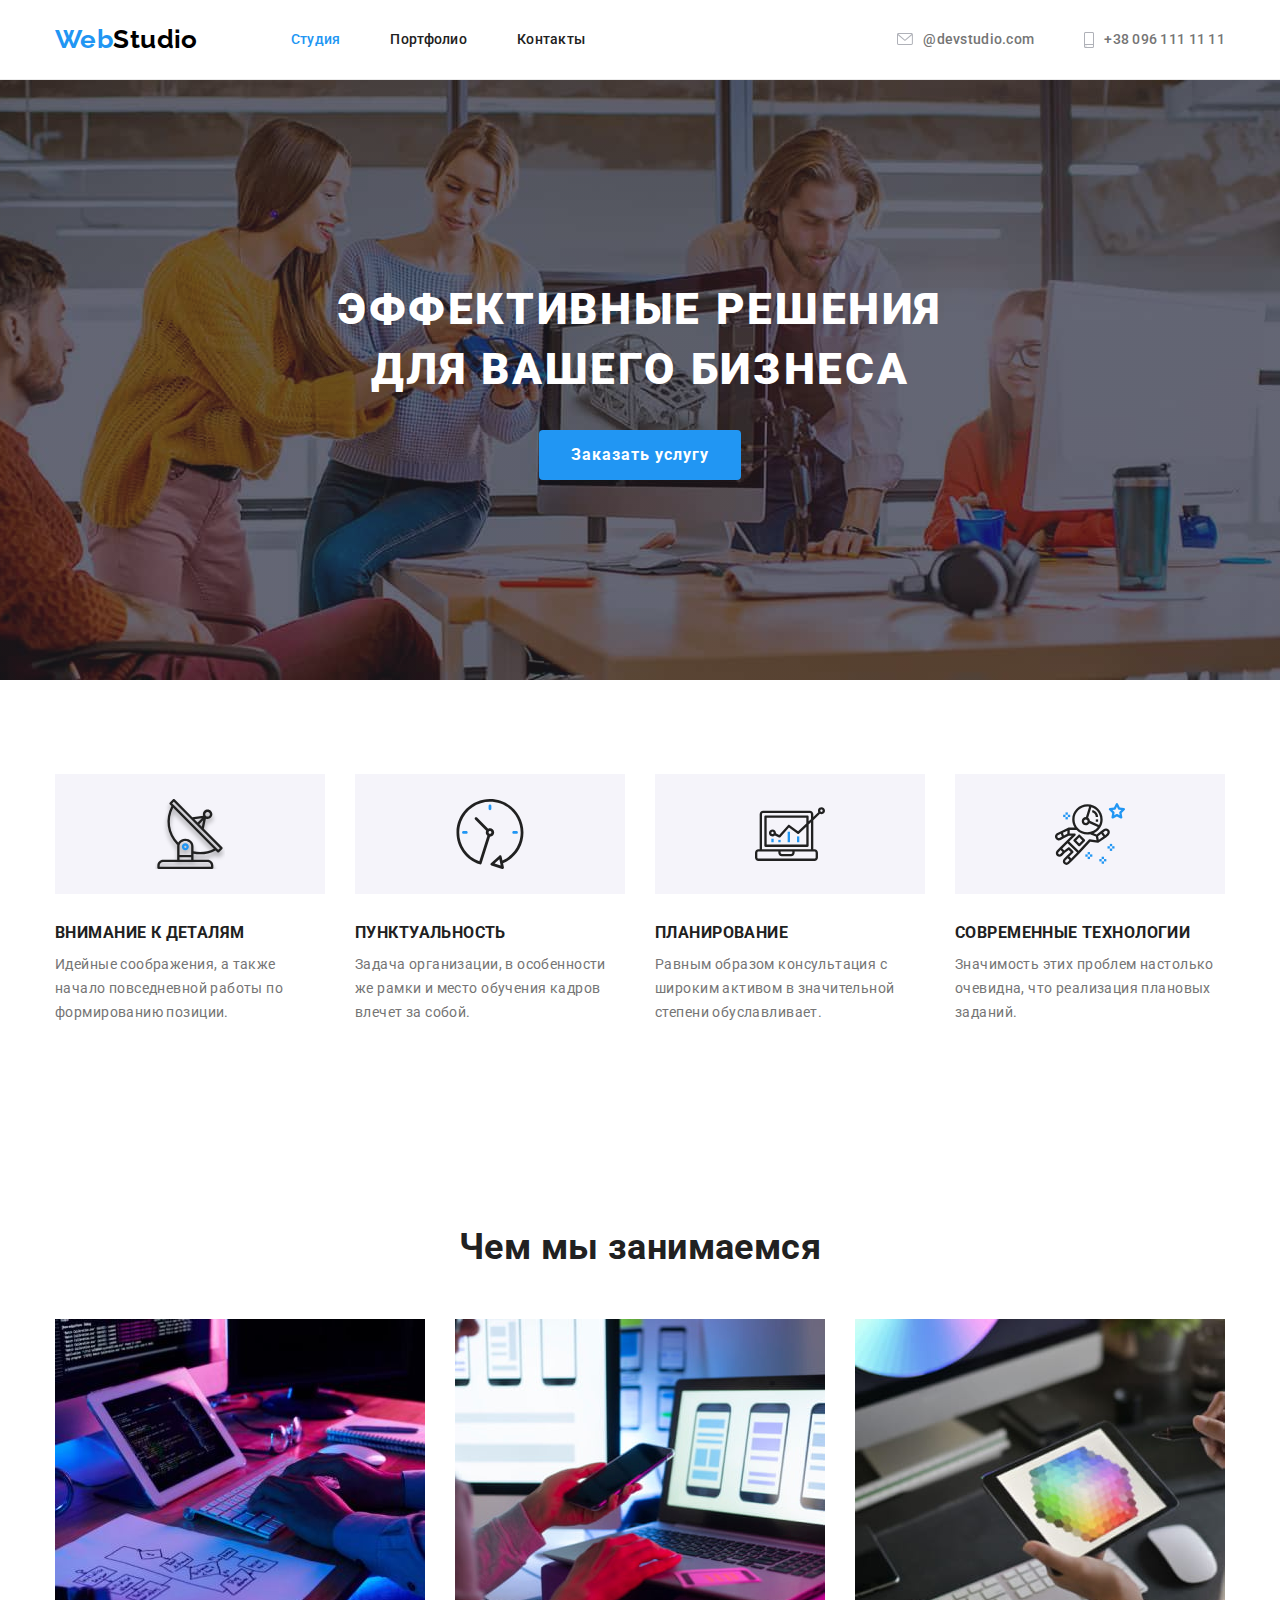
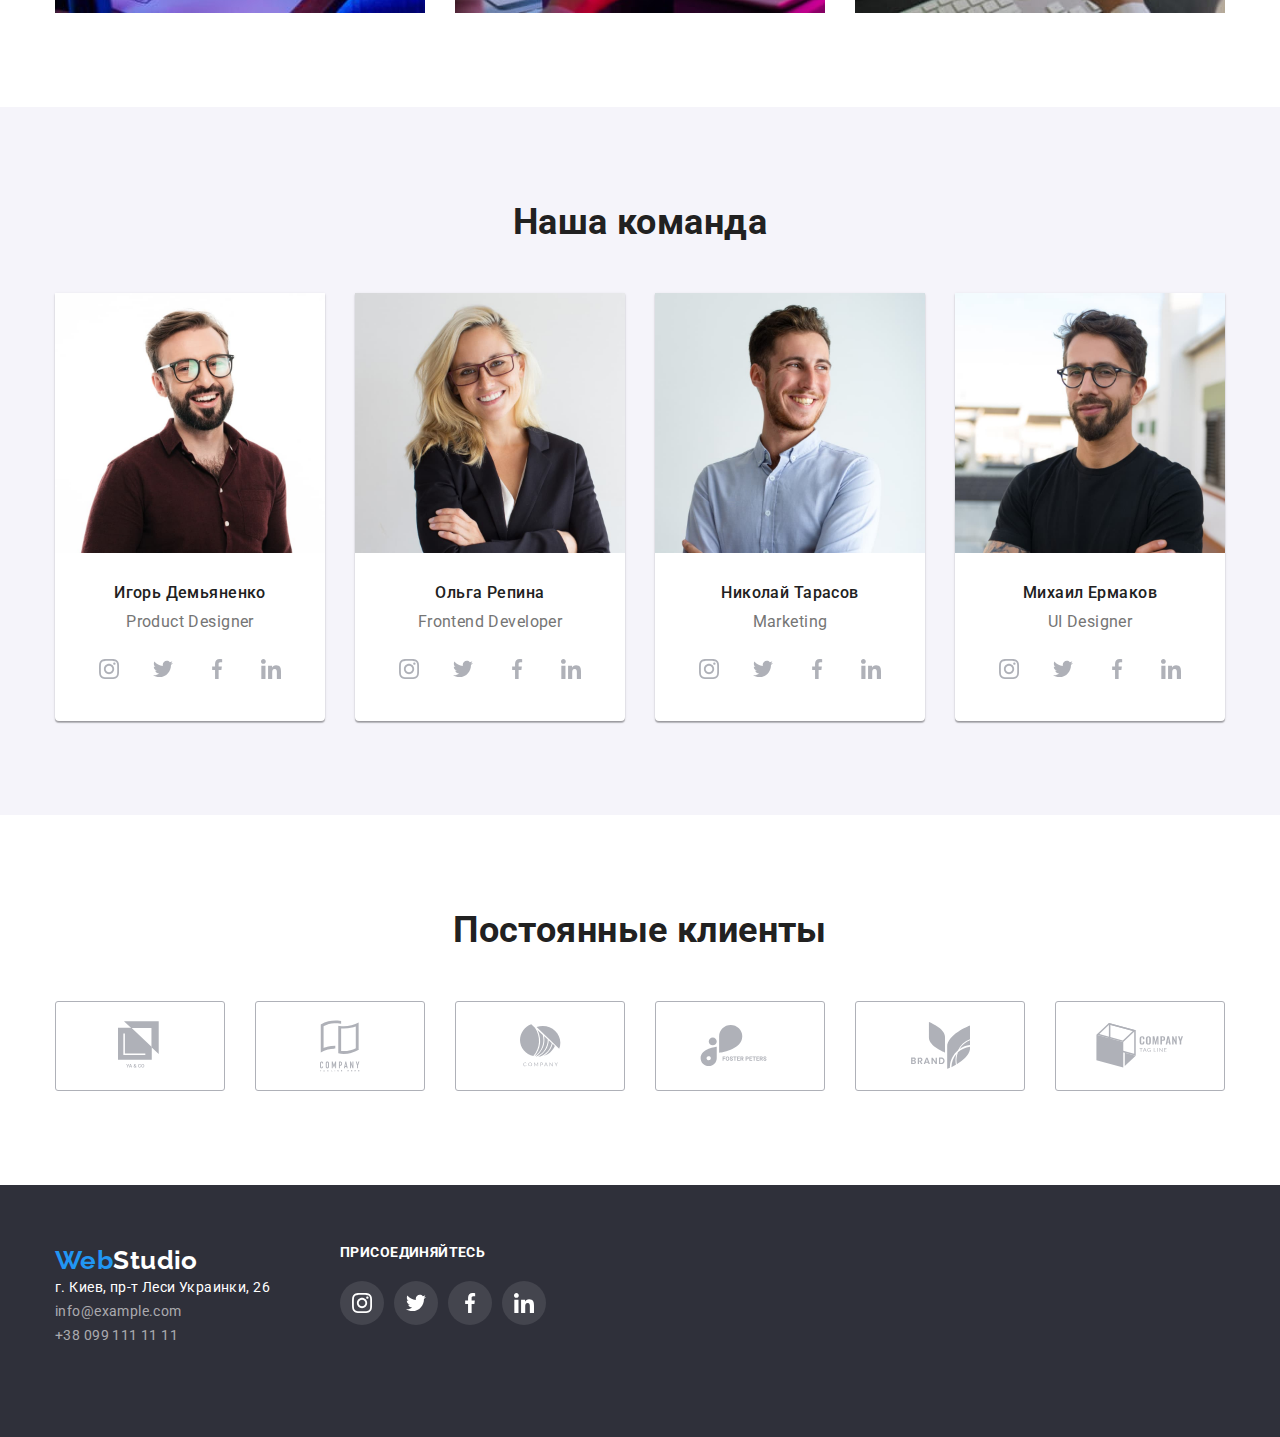
==== commit 689b9927: "Правки" ====
--- a/index.html
+++ b/index.html
@@ -29,7 +29,7 @@
           <li class="address-item">
             <a href="mailto:info@devstudio.com" class="link address-link">
               <svg class="envelope-icon">
-                <use href="./images/icon/symbol-defs.svg#icon-envelope"></use>
+                <use href="./images/icons.svg#icon-envelope"></use>
               </svg>
               <span>@devstudio.com</span>
             </a>
@@ -37,7 +37,7 @@
           <li class="address-item">
             <a href="tel:+380961111111" class="link address-link">
               <svg class="smartphone-icon">
-                <use href="./images/icon/symbol-defs.svg#icon-smartphone"></use>
+                <use href="./images/icons.svg#icon-smartphone"></use>
               </svg>
               <span>+38 096 111 11 11</span>
             </a>
@@ -114,29 +114,29 @@
               <ul class="soc-list list">
                 <li class="soc-item">
                   <a href="" class="soc-link">
-                    <svg class="soc-icon">
-                      <use href="./images/icon/symbol-defs.svg#icon-instagram"></use>
-                    </svg>
-                  </a>
-                </li>
-                <li class="soc-item">
-                  <a href="" class="soc-link">
-                    <svg class="soc-icon">
-                      <use href="./images/icon/symbol-defs.svg#icon-twitter"></use>
-                    </svg>
-                  </a>
-                </li>
-                <li class="soc-item">
-                  <a href="" class="soc-link">
-                    <svg class="soc-icon">
-                      <use href="./images/icon/symbol-defs.svg#icon-facebook"></use>
-                    </svg>
-                  </a>
-                </li>
-                <li class="soc-item">
-                  <a href="" class="soc-link">
-                    <svg class="soc-icon">
-                      <use href="./images/icon/symbol-defs.svg#icon-linkedin"></use>
+                    <svg class="soc-icon" width="20" height="20">
+                      <use href="./images/icons.svg#icon-instagram"></use>
+                    </svg>
+                  </a>
+                </li>
+                <li class="soc-item">
+                  <a href="" class="soc-link">
+                    <svg class="soc-icon" width="20" height="20">
+                      <use href="./images/icons.svg#icon-twitter"></use>
+                    </svg>
+                  </a>
+                </li>
+                <li class="soc-item">
+                  <a href="" class="soc-link">
+                    <svg class="soc-icon" width="20" height="20">
+                      <use href="./images/icons.svg#icon-facebook"></use>
+                    </svg>
+                  </a>
+                </li>
+                <li class="soc-item">
+                  <a href="" class="soc-link">
+                    <svg class="soc-icon" width="20" height="20">
+                      <use href="./images/icons.svg#icon-linkedin"></use>
                     </svg>
                   </a>
                 </li>
@@ -149,29 +149,29 @@
               <ul class="soc-list list">
                 <li class="soc-item">
                   <a href="" class="soc-link">
-                    <svg class="soc-icon">
-                      <use href="./images/icon/symbol-defs.svg#icon-instagram"></use>
-                    </svg>
-                  </a>
-                </li>
-                <li class="soc-item">
-                  <a href="" class="soc-link">
-                    <svg class="soc-icon">
-                      <use href="./images/icon/symbol-defs.svg#icon-twitter"></use>
-                    </svg>
-                  </a>
-                </li>
-                <li class="soc-item">
-                  <a href="" class="soc-link">
-                    <svg class="soc-icon">
-                      <use href="./images/icon/symbol-defs.svg#icon-facebook"></use>
-                    </svg>
-                  </a>
-                </li>
-                <li class="soc-item">
-                  <a href="" class="soc-link">
-                    <svg class="soc-icon">
-                      <use href="./images/icon/symbol-defs.svg#icon-linkedin"></use>
+                    <svg class="soc-icon" width="20" height="20">
+                      <use href="./images/icons.svg#icon-instagram"></use>
+                    </svg>
+                  </a>
+                </li>
+                <li class="soc-item">
+                  <a href="" class="soc-link">
+                    <svg class="soc-icon" width="20" height="20">
+                      <use href="./images/icons.svg#icon-twitter"></use>
+                    </svg>
+                  </a>
+                </li>
+                <li class="soc-item">
+                  <a href="" class="soc-link">
+                    <svg class="soc-icon" width="20" height="20">
+                      <use href="./images/icons.svg#icon-facebook"></use>
+                    </svg>
+                  </a>
+                </li>
+                <li class="soc-item">
+                  <a href="" class="soc-link">
+                    <svg class="soc-icon" width="20" height="20">
+                      <use href="./images/icons.svg#icon-linkedin"></use>
                     </svg>
                   </a>
                 </li>
@@ -184,29 +184,29 @@
               <ul class="soc-list list">
                 <li class="soc-item">
                   <a href="" class="soc-link">
-                    <svg class="soc-icon">
-                      <use href="./images/icon/symbol-defs.svg#icon-instagram"></use>
-                    </svg>
-                  </a>
-                </li>
-                <li class="soc-item">
-                  <a href="" class="soc-link">
-                    <svg class="soc-icon">
-                      <use href="./images/icon/symbol-defs.svg#icon-twitter"></use>
-                    </svg>
-                  </a>
-                </li>
-                <li class="soc-item">
-                  <a href="" class="soc-link">
-                    <svg class="soc-icon">
-                      <use href="./images/icon/symbol-defs.svg#icon-facebook"></use>
-                    </svg>
-                  </a>
-                </li>
-                <li class="soc-item">
-                  <a href="" class="soc-link">
-                    <svg class="soc-icon">
-                      <use href="./images/icon/symbol-defs.svg#icon-linkedin"></use>
+                    <svg class="soc-icon" width="20" height="20">
+                      <use href="./images/icons.svg#icon-instagram"></use>
+                    </svg>
+                  </a>
+                </li>
+                <li class="soc-item">
+                  <a href="" class="soc-link">
+                    <svg class="soc-icon" width="20" height="20">
+                      <use href="./images/icons.svg#icon-twitter"></use>
+                    </svg>
+                  </a>
+                </li>
+                <li class="soc-item">
+                  <a href="" class="soc-link">
+                    <svg class="soc-icon" width="20" height="20">
+                      <use href="./images/icons.svg#icon-facebook"></use>
+                    </svg>
+                  </a>
+                </li>
+                <li class="soc-item">
+                  <a href="" class="soc-link">
+                    <svg class="soc-icon" width="20" height="20">
+                      <use href="./images/icons.svg#icon-linkedin"></use>
                     </svg>
                   </a>
                 </li>
@@ -219,29 +219,29 @@
               <ul class="soc-list list">
                 <li class="soc-item">
                   <a href="" class="soc-link">
-                    <svg class="soc-icon">
-                      <use href="./images/icon/symbol-defs.svg#icon-instagram"></use>
-                    </svg>
-                  </a>
-                </li>
-                <li class="soc-item">
-                  <a href="" class="soc-link">
-                    <svg class="soc-icon">
-                      <use href="./images/icon/symbol-defs.svg#icon-twitter"></use>
-                    </svg>
-                  </a>
-                </li>
-                <li class="soc-item">
-                  <a href="" class="soc-link">
-                    <svg class="soc-icon">
-                      <use href="./images/icon/symbol-defs.svg#icon-facebook"></use>
-                    </svg>
-                  </a>
-                </li>
-                <li class="soc-item">
-                  <a href="" class="soc-link">
-                    <svg class="soc-icon">
-                      <use href="./images/icon/symbol-defs.svg#icon-linkedin"></use>
+                    <svg class="soc-icon" width="20" height="20">
+                      <use href="./images/icons.svg#icon-instagram"></use>
+                    </svg>
+                  </a>
+                </li>
+                <li class="soc-item">
+                  <a href="" class="soc-link">
+                    <svg class="soc-icon" width="20" height="20">
+                      <use href="./images/icons.svg#icon-twitter"></use>
+                    </svg>
+                  </a>
+                </li>
+                <li class="soc-item">
+                  <a href="" class="soc-link">
+                    <svg class="soc-icon" width="20" height="20">
+                      <use href="./images/icons.svg#icon-facebook"></use>
+                    </svg>
+                  </a>
+                </li>
+                <li class="soc-item">
+                  <a href="" class="soc-link">
+                    <svg class="soc-icon" width="20" height="20">
+                      <use href="./images/icons.svg#icon-linkedin"></use>
                     </svg>
                   </a>
                 </li>
@@ -258,43 +258,43 @@
         <ul class="clients-list list grid">
           <li class="clients-item grid-item">
             <a href="" class="link client-link">
-              <svg class="client-icon logo1">
-                <use href="./images/icon/symbol-defs.svg#icon-logo1"></use>
-              </svg>
-            </a>
-          </li>
-          <li class="clients-item grid-item">
-            <a href="" class="link client-link">
-              <svg class="client-icon logo2">
-                <use href="./images/icon/symbol-defs.svg#icon-logo2"></use>
-              </svg>
-            </a>
-          </li>
-          <li class="clients-item grid-item">
-            <a href="" class="link client-link">
-              <svg class="client-icon logo3">
-                <use href="./images/icon/symbol-defs.svg#icon-logo3"></use>
-              </svg>
-            </a>
-          </li>
-          <li class="clients-item grid-item">
-            <a href="" class="link client-link">
-              <svg class="client-icon logo4">
-                <use href="./images/icon/symbol-defs.svg#icon-logo4"></use>
-              </svg>
-            </a>
-          </li>
-          <li class="clients-item grid-item">
-            <a href="" class="link client-link">
-              <svg class="client-icon logo5">
-                <use href="./images/icon/symbol-defs.svg#icon-logo5"></use>
-              </svg>
-            </a>
-          </li>
-          <li class="clients-item grid-item">
-            <a href="" class="link client-link">
-              <svg class="client-icon logo6">
-                <use href="./images/icon/symbol-defs.svg#icon-logo6"></use>
+              <svg class="client-icon" width="45" height="50">
+                <use href="./images/icons.svg#icon-logo1"></use>
+              </svg>
+            </a>
+          </li>
+          <li class="clients-item grid-item">
+            <a href="" class="link client-link">
+              <svg class="client-icon" width="40" height="52">
+                <use href="./images/icons.svg#icon-logo2"></use>
+              </svg>
+            </a>
+          </li>
+          <li class="clients-item grid-item">
+            <a href="" class="link client-link">
+              <svg class="client-icon" width="41" height="43">
+                <use href="./images/icons.svg#icon-logo3"></use>
+              </svg>
+            </a>
+          </li>
+          <li class="clients-item grid-item">
+            <a href="" class="link client-link">
+              <svg class="client-icon" width="80" height="42">
+                <use href="./images/icons.svg#icon-logo4"></use>
+              </svg>
+            </a>
+          </li>
+          <li class="clients-item grid-item">
+            <a href="" class="link client-link">
+              <svg class="client-icon" width="59" height="47">
+                <use href="./images/icons.svg#icon-logo5"></use>
+              </svg>
+            </a>
+          </li>
+          <li class="clients-item grid-item">
+            <a href="" class="link client-link">
+              <svg class="client-icon" width="88" height="45">
+                <use href="./images/icons.svg#icon-logo6"></use>
               </svg>
             </a>
           </li>
@@ -322,10 +322,34 @@
         <div class="social">
           <h2 class="social-title">присоединяйтесь</h2>
           <ul class="social-list list">
-            <li class="social-item"><a href="" class="social-link"></a></li>
-            <li class="social-item"><a href="" class="social-link"></a></li>
-            <li class="social-item"><a href="" class="social-link"></a></li>
-            <li class="social-item"><a href="" class="social-link"></a></li>
+            <li class="social-item">
+              <a href="" class="soc-net-link">
+                <svg class="soc-net" width="20" height="20">
+                  <use href="./images/icons.svg#icon-instagram"></use>
+                </svg>
+              </a>
+            </li>
+            <li class="social-item">
+              <a href="" class="soc-net-link">
+                <svg class="soc-net" width="20" height="20">
+                  <use href="./images/icons.svg#icon-twitter"></use>
+                </svg>
+              </a>
+            </li>
+            <li class="social-item">
+              <a href="" class="soc-net-link">
+                <svg class="soc-net" width="20" height="20">
+                  <use href="./images/icons.svg#icon-facebook"></use>
+                </svg>
+              </a>
+            </li>
+            <li class="social-item">
+              <a href="" class="soc-net-link">
+                <svg class="soc-net" width="20" height="20">
+                  <use href="./images/icons.svg#icon-linkedin"></use>
+                </svg>
+              </a>
+            </li>
           </ul>
         </div>
       </div>
--- a/css/styles.css
+++ b/css/styles.css
@@ -253,8 +253,10 @@
   margin-right: 10px;
 }
 
-.social-link {
-  display: block;
+.soc-net-link {
+  display: flex;
+  justify-content: center;
+  align-items: center;
   width: 44px;
   height: 44px;
   background-color: rgba(255, 255, 255, 0.1);
@@ -264,24 +266,13 @@
   border-radius: 50%;
 }
 
-.social-link:hover {
+.soc-net {
+  fill: white;
+}
+
+.soc-net-link:hover,
+.soc-net-link:focus {
   background-color: var(--accent);
-}
-
-.social-item:nth-child(1) .social-link {
-  background-image: url(../images/icon/instagram.svg);
-}
-
-.social-item:nth-child(2) .social-link {
-  background-image: url(../images/icon/twitter.svg);
-}
-
-.social-item:nth-child(3) .social-link {
-  background-image: url(../images/icon/facebook.svg);
-}
-
-.social-item:nth-child(4) .social-link {
-  background-image: url(../images/icon/linkedin.svg);
 }
 
 /* main-index ----------------------------------------------*/
@@ -467,8 +458,6 @@
 }
 
 .soc-icon {
-  width: 21px;
-  height: 21px;
   fill: var(--icon-color);
 }
 
@@ -490,36 +479,6 @@
 
 .client-icon {
   fill: var(--icon-color);
-}
-
-.logo1 {
-  width: 45px;
-  height: 50px;
-}
-
-.logo2 {
-  width: 40px;
-  height: 52px;
-}
-
-.logo3 {
-  width: 43px;
-  height: 56px;
-}
-
-.logo4 {
-  width: 80px;
-  height: 42px;
-}
-
-.logo5 {
-  width: 59px;
-  height: 47px;
-}
-
-.logo6 {
-  width: 88px;
-  height: 45px;
 }
 
 .client-link:hover {
